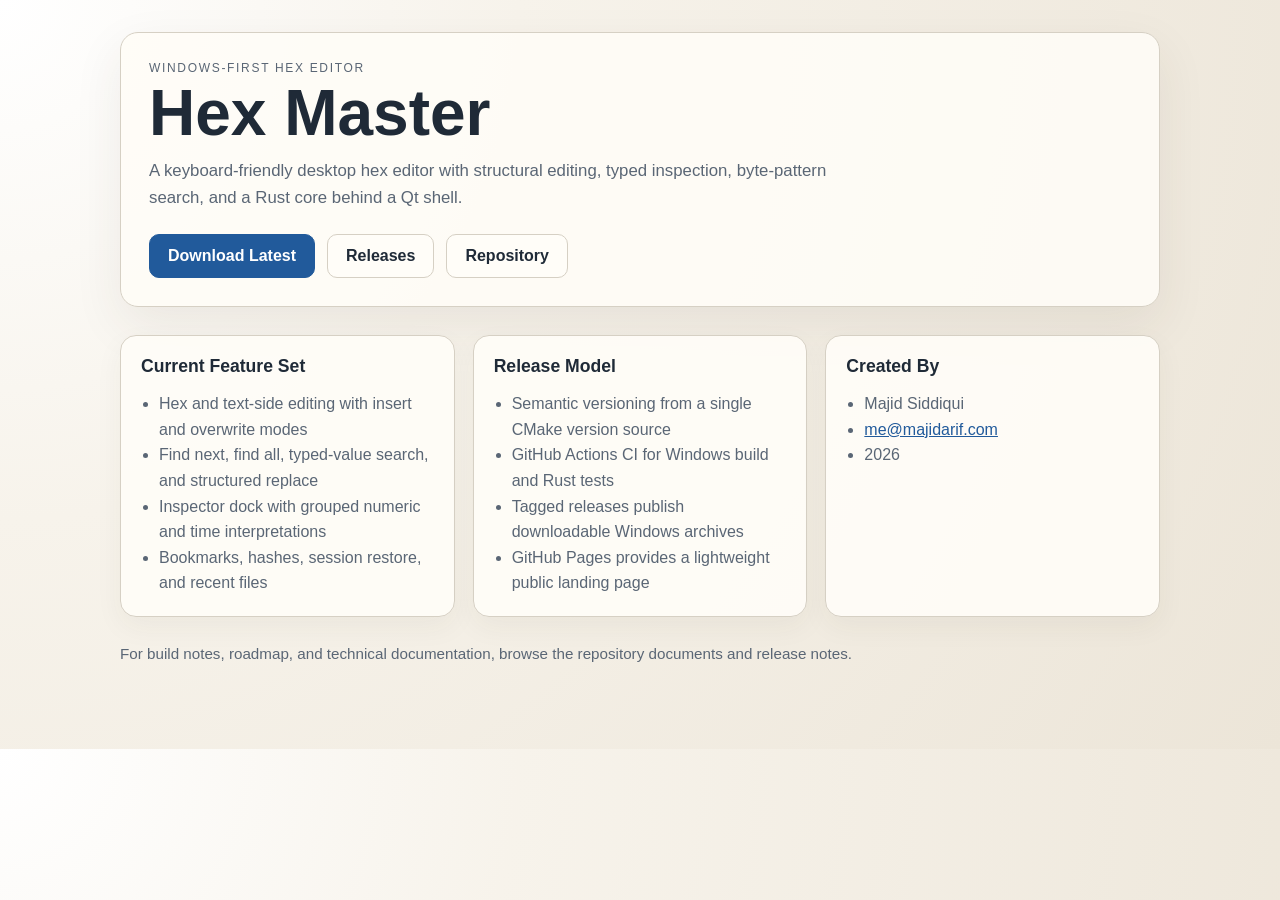
==== docs/index.html @ 6a85e6d6 "set up release engineering and public repo metadata" ====
<!doctype html>
<html lang="en">
<head>
    <meta charset="utf-8">
    <meta name="viewport" content="width=device-width, initial-scale=1">
    <title>Hex Master</title>
    <meta name="description" content="Hex Master is a Windows-first hex editor built with a Rust core and a Qt desktop shell.">
    <link rel="stylesheet" href="site.css">
</head>
<body>
    <main class="shell">
        <section class="hero">
            <p class="eyebrow">Windows-First Hex Editor</p>
            <h1>Hex Master</h1>
            <p class="subhead">
                A keyboard-friendly desktop hex editor with structural editing, typed inspection,
                byte-pattern search, and a Rust core behind a Qt shell.
            </p>
            <div class="actions">
                <a class="button primary" id="download-link" href="#">Download Latest</a>
                <a class="button" id="release-link" href="#">Releases</a>
                <a class="button" id="repo-link" href="#">Repository</a>
            </div>
        </section>

        <section class="grid">
            <article class="card">
                <h2>Current Feature Set</h2>
                <ul>
                    <li>Hex and text-side editing with insert and overwrite modes</li>
                    <li>Find next, find all, typed-value search, and structured replace</li>
                    <li>Inspector dock with grouped numeric and time interpretations</li>
                    <li>Bookmarks, hashes, session restore, and recent files</li>
                </ul>
            </article>
            <article class="card">
                <h2>Release Model</h2>
                <ul>
                    <li>Semantic versioning from a single CMake version source</li>
                    <li>GitHub Actions CI for Windows build and Rust tests</li>
                    <li>Tagged releases publish downloadable Windows archives</li>
                    <li>GitHub Pages provides a lightweight public landing page</li>
                </ul>
            </article>
            <article class="card">
                <h2>Created By</h2>
                <ul>
                    <li>Majid Siddiqui</li>
                    <li><a href="mailto:me@majidarif.com">me@majidarif.com</a></li>
                    <li>2026</li>
                </ul>
            </article>
        </section>

        <p class="footer">
            For build notes, roadmap, and technical documentation, browse the repository documents and release notes.
        </p>
    </main>

    <script>
        (function () {
            const host = window.location.hostname;
            const parts = window.location.pathname.split("/").filter(Boolean);
            let owner = "";
            let repo = "";

            if (host.endsWith(".github.io")) {
                owner = host.split(".")[0];
                repo = parts.length > 0 ? parts[0] : owner + ".github.io";
            }

            if (!owner || !repo) {
                document.getElementById("download-link").href = "#";
                document.getElementById("release-link").href = "#";
                document.getElementById("repo-link").href = "#";
                return;
            }

            const base = `https://github.com/${owner}/${repo}`;
            document.getElementById("download-link").href = `${base}/releases/latest`;
            document.getElementById("release-link").href = `${base}/releases`;
            document.getElementById("repo-link").href = base;
        }());
    </script>
</body>
</html>
---- docs/site.css ----
:root {
    --bg: #f4f1ea;
    --panel: #fffdf8;
    --ink: #1f2a37;
    --muted: #5a6675;
    --line: #d6d0c4;
    --accent: #215a9b;
    --accent-soft: #dce7f6;
}

* {
    box-sizing: border-box;
}

body {
    margin: 0;
    font-family: "Segoe UI", "Helvetica Neue", sans-serif;
    background:
        radial-gradient(circle at top left, #ffffff 0, #f7f3eb 35%, #ece5d8 100%);
    color: var(--ink);
}

a {
    color: var(--accent);
}

.shell {
    max-width: 1080px;
    margin: 0 auto;
    padding: 32px 20px 72px;
}

.hero {
    display: block;
    background: rgba(255, 253, 248, 0.88);
    border: 1px solid var(--line);
    border-radius: 18px;
    padding: 28px;
    box-shadow: 0 18px 50px rgba(60, 53, 37, 0.08);
}

.eyebrow {
    margin: 0 0 8px;
    text-transform: uppercase;
    letter-spacing: 0.14em;
    font-size: 12px;
    color: var(--muted);
}

h1 {
    margin: 0;
    font-size: clamp(2.4rem, 5vw, 4.5rem);
    line-height: 0.95;
}

.subhead {
    margin: 14px 0 0;
    max-width: 720px;
    color: var(--muted);
    font-size: 1.05rem;
    line-height: 1.6;
}

.actions {
    display: flex;
    gap: 12px;
    flex-wrap: wrap;
    margin-top: 22px;
}

.button {
    display: inline-block;
    padding: 12px 18px;
    border-radius: 10px;
    border: 1px solid var(--line);
    background: var(--panel);
    color: var(--ink);
    text-decoration: none;
    font-weight: 600;
}

.button.primary {
    background: var(--accent);
    border-color: var(--accent);
    color: #fff;
}

.grid {
    display: grid;
    grid-template-columns: repeat(auto-fit, minmax(250px, 1fr));
    gap: 18px;
    margin-top: 28px;
}

.card {
    background: rgba(255, 253, 248, 0.92);
    border: 1px solid var(--line);
    border-radius: 16px;
    padding: 20px;
    box-shadow: 0 10px 28px rgba(60, 53, 37, 0.05);
}

.card h2 {
    margin-top: 0;
    font-size: 1.1rem;
}

.card ul {
    margin: 0;
    padding-left: 18px;
    color: var(--muted);
    line-height: 1.6;
}

.footer {
    margin-top: 28px;
    color: var(--muted);
    font-size: 0.95rem;
}

@media (max-width: 720px) {
    .hero {
        text-align: center;
    }

    .actions {
        justify-content: center;
    }
}
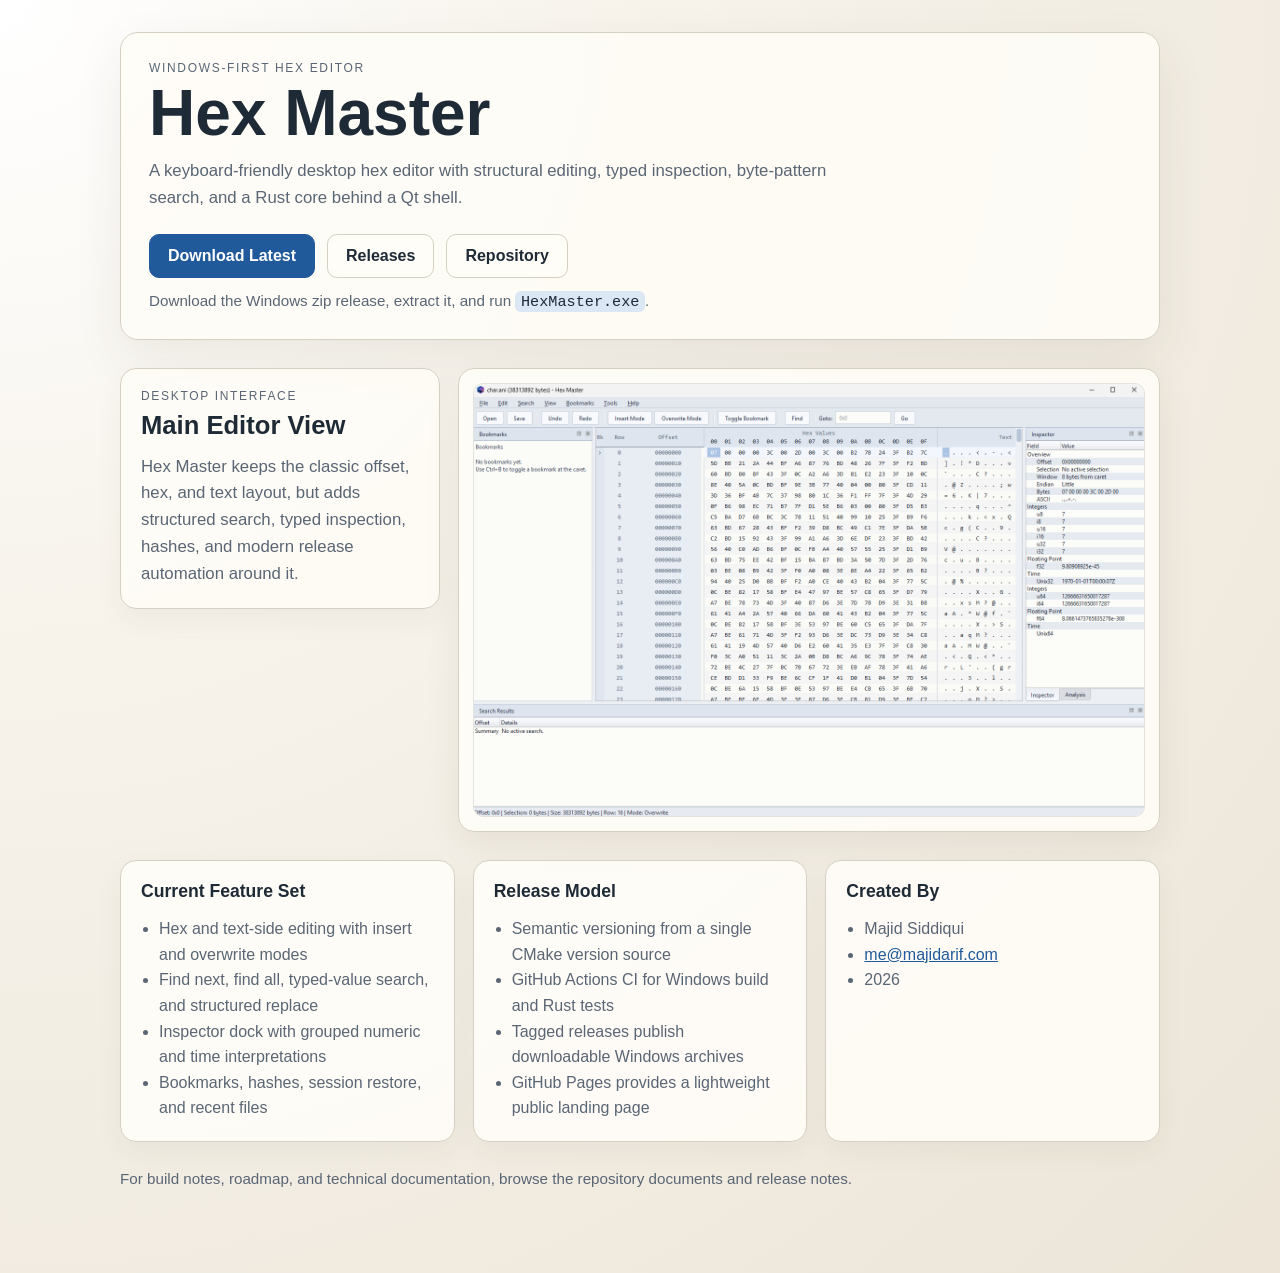
==== commit e8b356a9: "prepare site and docs for v1.0.0 release" ====
--- a/docs/index.html
+++ b/docs/index.html
@@ -21,6 +21,23 @@
                 <a class="button" id="release-link" href="#">Releases</a>
                 <a class="button" id="repo-link" href="#">Repository</a>
             </div>
+            <p class="download-note">
+                Download the Windows zip release, extract it, and run <code>HexMaster.exe</code>.
+            </p>
+        </section>
+
+        <section class="showcase">
+            <div class="showcase-copy">
+                <p class="eyebrow">Desktop Interface</p>
+                <h2>Main Editor View</h2>
+                <p class="subhead">
+                    Hex Master keeps the classic offset, hex, and text layout, but adds structured search,
+                    typed inspection, hashes, and modern release automation around it.
+                </p>
+            </div>
+            <figure class="shot-card">
+                <img src="assets/screenshots/hexmaster-main-window.png" alt="Hex Master main editor window screenshot">
+            </figure>
         </section>
 
         <section class="grid">
--- a/docs/site.css
+++ b/docs/site.css
@@ -68,6 +68,19 @@
     margin-top: 22px;
 }
 
+.download-note {
+    margin: 14px 0 0;
+    color: var(--muted);
+    font-size: 0.95rem;
+}
+
+.download-note code {
+    padding: 0.1rem 0.35rem;
+    border-radius: 6px;
+    background: var(--accent-soft);
+    color: var(--ink);
+}
+
 .button {
     display: inline-block;
     padding: 12px 18px;
@@ -90,6 +103,44 @@
     grid-template-columns: repeat(auto-fit, minmax(250px, 1fr));
     gap: 18px;
     margin-top: 28px;
+}
+
+.showcase {
+    display: grid;
+    grid-template-columns: minmax(0, 320px) minmax(0, 1fr);
+    gap: 18px;
+    align-items: start;
+    margin-top: 28px;
+}
+
+.showcase-copy {
+    background: rgba(255, 253, 248, 0.88);
+    border: 1px solid var(--line);
+    border-radius: 16px;
+    padding: 20px;
+    box-shadow: 0 10px 28px rgba(60, 53, 37, 0.05);
+}
+
+.showcase-copy h2 {
+    margin: 0;
+    font-size: 1.6rem;
+}
+
+.shot-card {
+    margin: 0;
+    background: rgba(255, 253, 248, 0.92);
+    border: 1px solid var(--line);
+    border-radius: 16px;
+    padding: 14px;
+    box-shadow: 0 12px 34px rgba(60, 53, 37, 0.08);
+}
+
+.shot-card img {
+    display: block;
+    width: 100%;
+    height: auto;
+    border-radius: 10px;
+    border: 1px solid rgba(31, 42, 55, 0.12);
 }
 
 .card {
@@ -126,4 +177,8 @@
     .actions {
         justify-content: center;
     }
+
+    .showcase {
+        grid-template-columns: 1fr;
+    }
 }
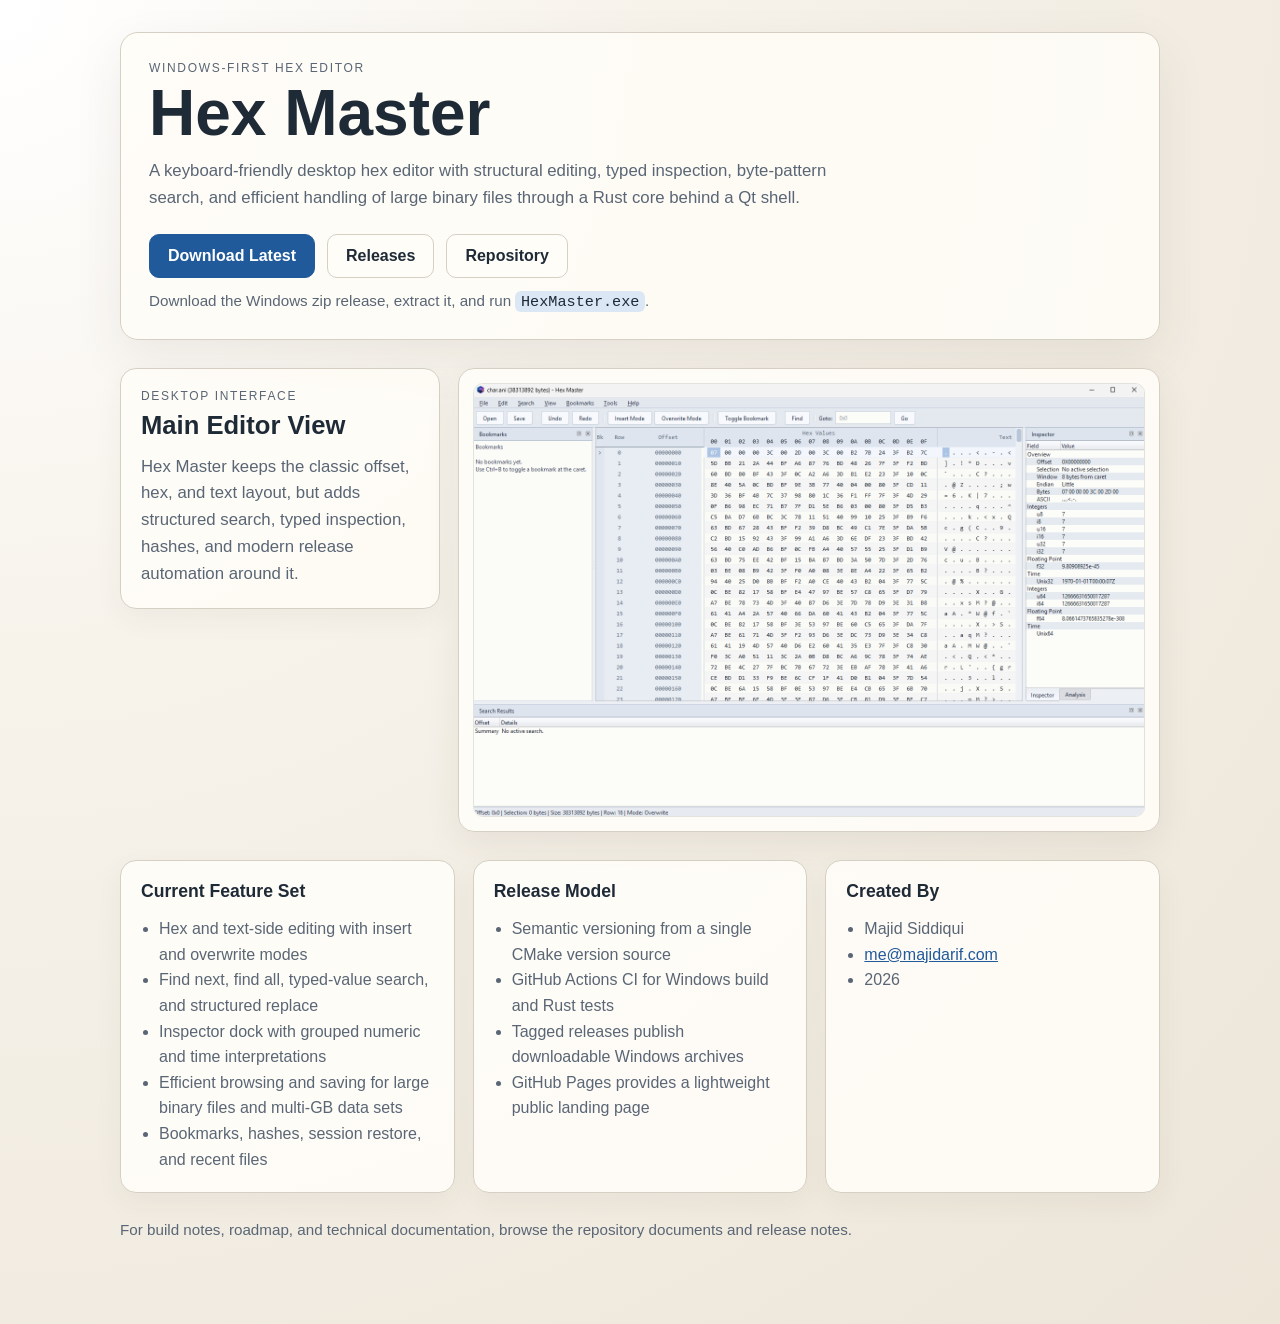
==== commit 5c4f8748: "improve search replace progress and result history" ====
--- a/docs/index.html
+++ b/docs/index.html
@@ -4,7 +4,7 @@
     <meta charset="utf-8">
     <meta name="viewport" content="width=device-width, initial-scale=1">
     <title>Hex Master</title>
-    <meta name="description" content="Hex Master is a Windows-first hex editor built with a Rust core and a Qt desktop shell.">
+    <meta name="description" content="Hex Master is a Windows-first hex editor and binary file editor built for inspecting and editing large binary files, including multi-GB data sets.">
     <link rel="stylesheet" href="site.css">
 </head>
 <body>
@@ -14,7 +14,7 @@
             <h1>Hex Master</h1>
             <p class="subhead">
                 A keyboard-friendly desktop hex editor with structural editing, typed inspection,
-                byte-pattern search, and a Rust core behind a Qt shell.
+                byte-pattern search, and efficient handling of large binary files through a Rust core behind a Qt shell.
             </p>
             <div class="actions">
                 <a class="button primary" id="download-link" href="#">Download Latest</a>
@@ -47,6 +47,7 @@
                     <li>Hex and text-side editing with insert and overwrite modes</li>
                     <li>Find next, find all, typed-value search, and structured replace</li>
                     <li>Inspector dock with grouped numeric and time interpretations</li>
+                    <li>Efficient browsing and saving for large binary files and multi-GB data sets</li>
                     <li>Bookmarks, hashes, session restore, and recent files</li>
                 </ul>
             </article>
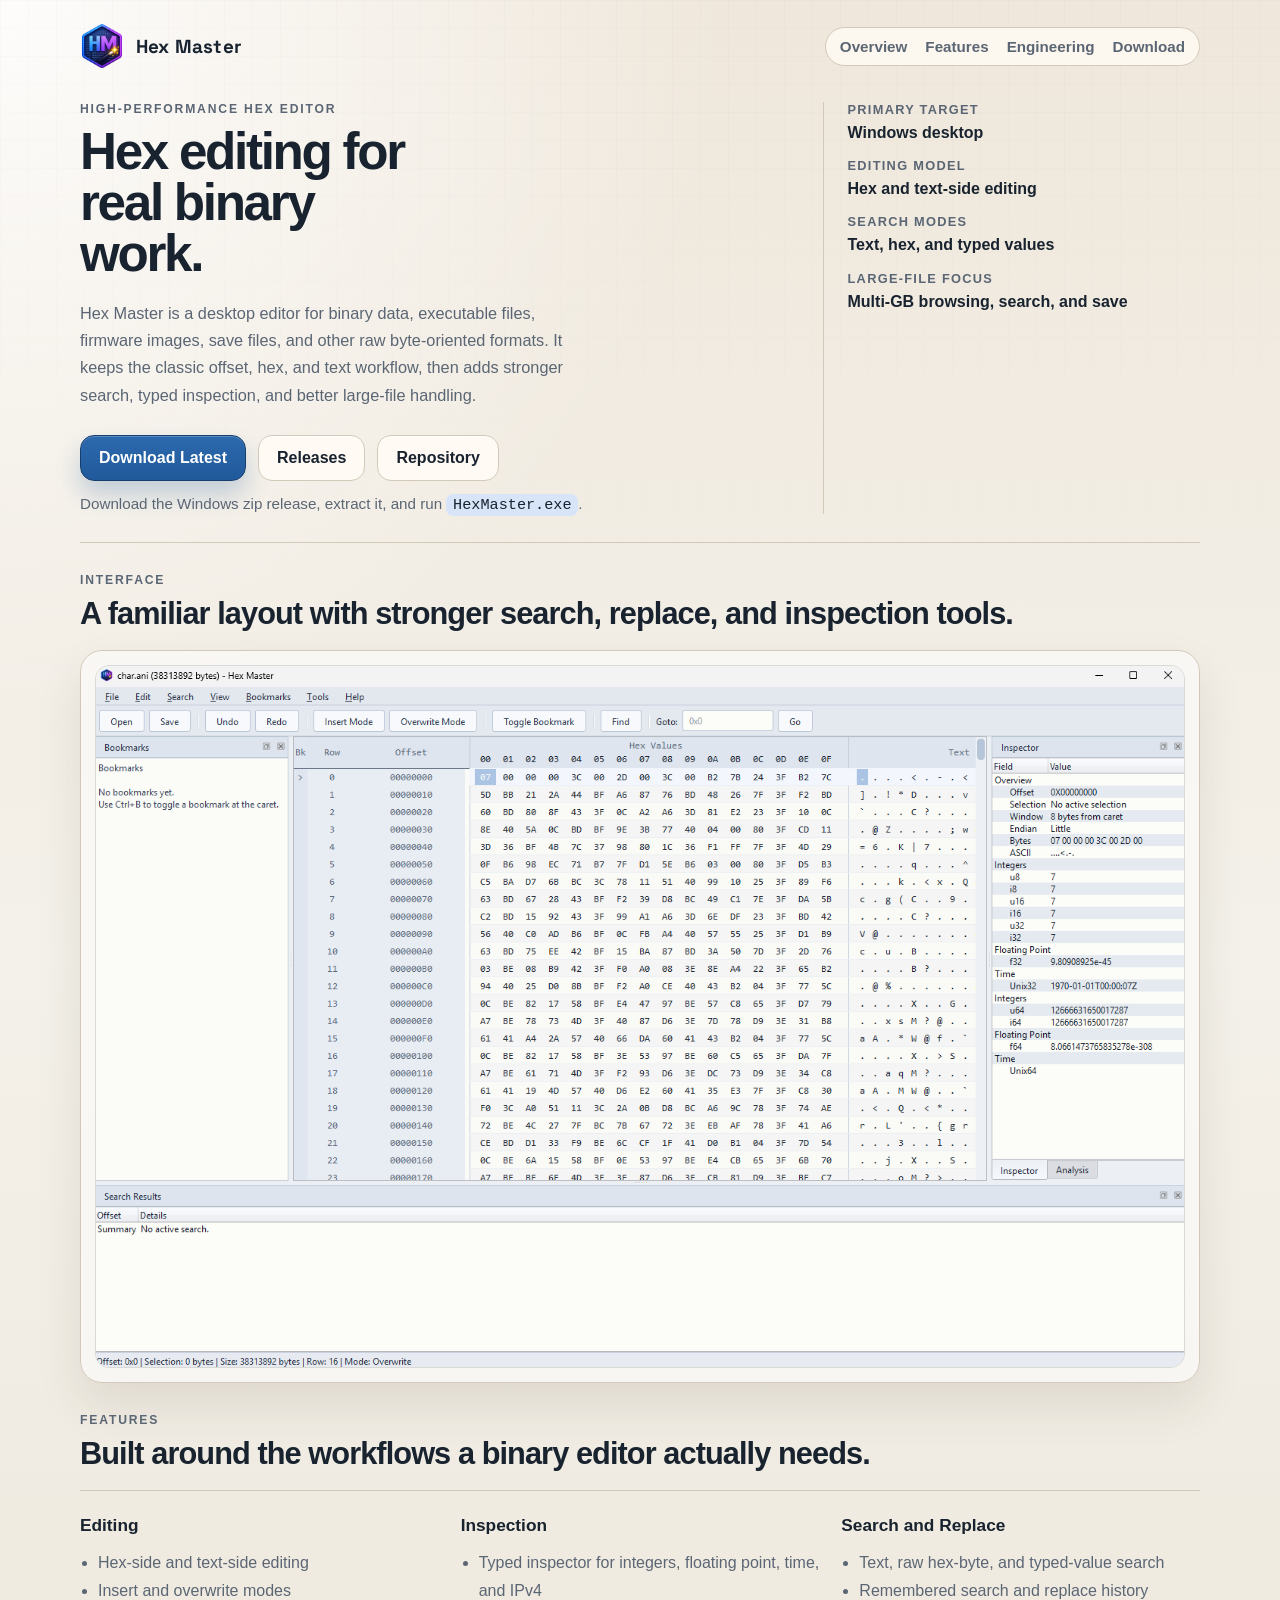
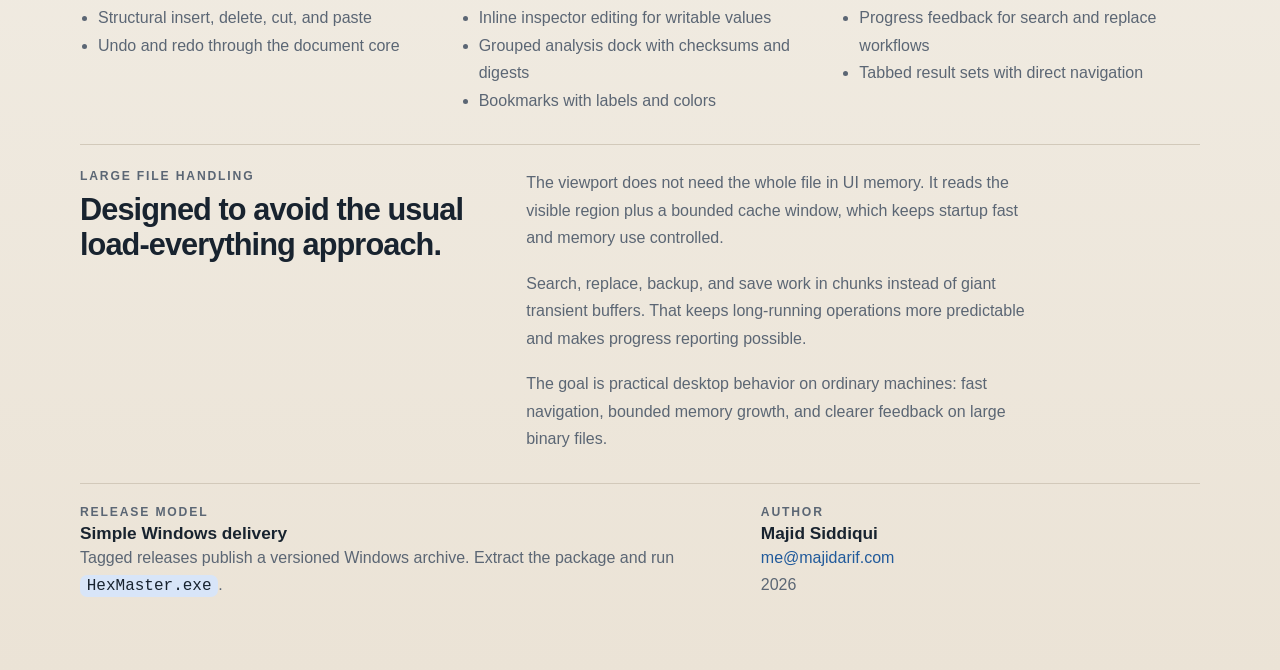
==== commit 7e4bc1cb: "refresh GitHub Pages site" ====
--- a/docs/index.html
+++ b/docs/index.html
@@ -4,76 +4,150 @@
     <meta charset="utf-8">
     <meta name="viewport" content="width=device-width, initial-scale=1">
     <title>Hex Master</title>
-    <meta name="description" content="Hex Master is a Windows-first hex editor and binary file editor built for inspecting and editing large binary files, including multi-GB data sets.">
+    <meta name="description" content="Hex Master is a Windows-first hex editor for inspecting, searching, and editing binary files, including large multi-GB data sets.">
     <link rel="stylesheet" href="site.css">
 </head>
 <body>
-    <main class="shell">
-        <section class="hero">
-            <p class="eyebrow">Windows-First Hex Editor</p>
-            <h1>Hex Master</h1>
-            <p class="subhead">
-                A keyboard-friendly desktop hex editor with structural editing, typed inspection,
-                byte-pattern search, and efficient handling of large binary files through a Rust core behind a Qt shell.
-            </p>
-            <div class="actions">
-                <a class="button primary" id="download-link" href="#">Download Latest</a>
-                <a class="button" id="release-link" href="#">Releases</a>
-                <a class="button" id="repo-link" href="#">Repository</a>
-            </div>
-            <p class="download-note">
-                Download the Windows zip release, extract it, and run <code>HexMaster.exe</code>.
-            </p>
-        </section>
+    <div class="page">
+        <header class="topbar">
+            <a class="brand" href="#">
+                <img src="assets/brand/appicon.png" alt="Hex Master logo">
+                <span>Hex Master</span>
+            </a>
+            <nav class="nav" aria-label="Primary">
+                <a href="#overview">Overview</a>
+                <a href="#features">Features</a>
+                <a href="#engineering">Engineering</a>
+                <a href="#download">Download</a>
+            </nav>
+        </header>
 
-        <section class="showcase">
-            <div class="showcase-copy">
-                <p class="eyebrow">Desktop Interface</p>
-                <h2>Main Editor View</h2>
-                <p class="subhead">
-                    Hex Master keeps the classic offset, hex, and text layout, but adds structured search,
-                    typed inspection, hashes, and modern release automation around it.
-                </p>
-            </div>
-            <figure class="shot-card">
-                <img src="assets/screenshots/hexmaster-main-window.png" alt="Hex Master main editor window screenshot">
-            </figure>
-        </section>
+        <main>
+            <section class="hero" id="overview">
+                <div class="hero-copy">
+                    <p class="eyebrow">High-Performance Hex Editor</p>
+                    <h1>Hex editing for real binary work.</h1>
+                    <p class="lead">
+                        Hex Master is a desktop editor for binary data, executable files, firmware images,
+                        save files, and other raw byte-oriented formats. It keeps the classic offset, hex,
+                        and text workflow, then adds stronger search, typed inspection, and better large-file handling.
+                    </p>
+                    <div class="actions" id="download">
+                        <a class="button primary" id="download-link" href="#">Download Latest</a>
+                        <a class="button" id="release-link" href="#">Releases</a>
+                        <a class="button" id="repo-link" href="#">Repository</a>
+                    </div>
+                    <p class="note">
+                        Download the Windows zip release, extract it, and run <code>HexMaster.exe</code>.
+                    </p>
+                </div>
 
-        <section class="grid">
-            <article class="card">
-                <h2>Current Feature Set</h2>
-                <ul>
-                    <li>Hex and text-side editing with insert and overwrite modes</li>
-                    <li>Find next, find all, typed-value search, and structured replace</li>
-                    <li>Inspector dock with grouped numeric and time interpretations</li>
-                    <li>Efficient browsing and saving for large binary files and multi-GB data sets</li>
-                    <li>Bookmarks, hashes, session restore, and recent files</li>
-                </ul>
-            </article>
-            <article class="card">
-                <h2>Release Model</h2>
-                <ul>
-                    <li>Semantic versioning from a single CMake version source</li>
-                    <li>GitHub Actions CI for Windows build and Rust tests</li>
-                    <li>Tagged releases publish downloadable Windows archives</li>
-                    <li>GitHub Pages provides a lightweight public landing page</li>
-                </ul>
-            </article>
-            <article class="card">
-                <h2>Created By</h2>
-                <ul>
-                    <li>Majid Siddiqui</li>
-                    <li><a href="mailto:me@majidarif.com">me@majidarif.com</a></li>
-                    <li>2026</li>
-                </ul>
-            </article>
-        </section>
+                <div class="hero-meta">
+                    <div class="meta-row">
+                        <span>Primary target</span>
+                        <strong>Windows desktop</strong>
+                    </div>
+                    <div class="meta-row">
+                        <span>Editing model</span>
+                        <strong>Hex and text-side editing</strong>
+                    </div>
+                    <div class="meta-row">
+                        <span>Search modes</span>
+                        <strong>Text, hex, and typed values</strong>
+                    </div>
+                    <div class="meta-row">
+                        <span>Large-file focus</span>
+                        <strong>Multi-GB browsing, search, and save</strong>
+                    </div>
+                </div>
+            </section>
 
-        <p class="footer">
-            For build notes, roadmap, and technical documentation, browse the repository documents and release notes.
-        </p>
-    </main>
+            <section class="shot-section">
+                <div class="section-intro">
+                    <p class="eyebrow">Interface</p>
+                    <h2>A familiar layout with stronger search, replace, and inspection tools.</h2>
+                </div>
+                <figure class="shot-frame">
+                    <img src="assets/screenshots/hexmaster-main-window.png" alt="Hex Master main editor window screenshot">
+                </figure>
+            </section>
+
+            <section class="feature-section" id="features">
+                <div class="section-intro">
+                    <p class="eyebrow">Features</p>
+                    <h2>Built around the workflows a binary editor actually needs.</h2>
+                </div>
+
+                <div class="feature-grid">
+                    <section>
+                        <h3>Editing</h3>
+                        <ul>
+                            <li>Hex-side and text-side editing</li>
+                            <li>Insert and overwrite modes</li>
+                            <li>Structural insert, delete, cut, and paste</li>
+                            <li>Undo and redo through the document core</li>
+                        </ul>
+                    </section>
+                    <section>
+                        <h3>Inspection</h3>
+                        <ul>
+                            <li>Typed inspector for integers, floating point, time, and IPv4</li>
+                            <li>Inline inspector editing for writable values</li>
+                            <li>Grouped analysis dock with checksums and digests</li>
+                            <li>Bookmarks with labels and colors</li>
+                        </ul>
+                    </section>
+                    <section>
+                        <h3>Search and Replace</h3>
+                        <ul>
+                            <li>Text, raw hex-byte, and typed-value search</li>
+                            <li>Remembered search and replace history</li>
+                            <li>Progress feedback for search and replace workflows</li>
+                            <li>Tabbed result sets with direct navigation</li>
+                        </ul>
+                    </section>
+                </div>
+            </section>
+
+            <section class="engineering-section" id="engineering">
+                <div class="engineering-heading">
+                    <p class="eyebrow">Large File Handling</p>
+                    <h2>Designed to avoid the usual load-everything approach.</h2>
+                </div>
+                <div class="engineering-copy">
+                    <p>
+                        The viewport does not need the whole file in UI memory.
+                        It reads the visible region plus a bounded cache window, which keeps startup fast
+                        and memory use controlled.
+                    </p>
+                    <p>
+                        Search, replace, backup, and save work in chunks instead of giant transient buffers.
+                        That keeps long-running operations more predictable and makes progress reporting possible.
+                    </p>
+                    <p>
+                        The goal is practical desktop behavior on ordinary machines:
+                        fast navigation, bounded memory growth, and clearer feedback on large binary files.
+                    </p>
+                </div>
+            </section>
+
+            <section class="footer-band">
+                <div>
+                    <p class="eyebrow">Release Model</p>
+                    <h3>Simple Windows delivery</h3>
+                    <p>
+                        Tagged releases publish a versioned Windows archive.
+                        Extract the package and run <code>HexMaster.exe</code>.
+                    </p>
+                </div>
+                <div>
+                    <p class="eyebrow">Author</p>
+                    <h3>Majid Siddiqui</h3>
+                    <p><a href="mailto:me@majidarif.com">me@majidarif.com</a><br>2026</p>
+                </div>
+            </section>
+        </main>
+    </div>
 
     <script>
         (function () {
--- a/docs/site.css
+++ b/docs/site.css
@@ -1,184 +1,358 @@
+@import url("https://fonts.googleapis.com/css2?family=Space+Grotesk:wght@500;700&display=swap");
+
 :root {
     --bg: #f4f1ea;
-    --panel: #fffdf8;
-    --ink: #1f2a37;
-    --muted: #5a6675;
-    --line: #d6d0c4;
+    --surface: #fffaf3;
+    --surface-soft: rgba(255, 250, 243, 0.82);
+    --ink: #18232f;
+    --muted: #5b6674;
+    --line: #d2c9ba;
     --accent: #215a9b;
-    --accent-soft: #dce7f6;
+    --accent-dark: #173f6d;
+    --accent-soft: #d8e5f8;
+    --shadow: rgba(60, 49, 30, 0.1);
 }
 
 * {
     box-sizing: border-box;
 }
 
+html {
+    scroll-behavior: smooth;
+}
+
 body {
     margin: 0;
-    font-family: "Segoe UI", "Helvetica Neue", sans-serif;
+    color: var(--ink);
+    font-family: "Aptos", "Segoe UI Variable", "Segoe UI", sans-serif;
     background:
-        radial-gradient(circle at top left, #ffffff 0, #f7f3eb 35%, #ece5d8 100%);
-    color: var(--ink);
+        radial-gradient(circle at top left, rgba(255, 255, 255, 0.9), rgba(255, 255, 255, 0) 28%),
+        linear-gradient(180deg, #efe7db 0%, #f4f1ea 42%, #ebe3d6 100%);
+}
+
+body::before {
+    content: "";
+    position: fixed;
+    inset: 0;
+    background-image:
+        linear-gradient(rgba(24, 35, 47, 0.03) 1px, transparent 1px),
+        linear-gradient(90deg, rgba(24, 35, 47, 0.03) 1px, transparent 1px);
+    background-size: 28px 28px;
+    mask-image: linear-gradient(180deg, rgba(0, 0, 0, 0.45), transparent 72%);
+    pointer-events: none;
 }
 
 a {
     color: var(--accent);
-}
-
-.shell {
-    max-width: 1080px;
+    text-decoration: none;
+}
+
+a:hover {
+    text-decoration: underline;
+}
+
+.page {
+    width: min(1120px, calc(100% - 40px));
     margin: 0 auto;
-    padding: 32px 20px 72px;
+    padding: 24px 0 72px;
+    position: relative;
+}
+
+.topbar {
+    display: flex;
+    align-items: center;
+    justify-content: space-between;
+    gap: 18px;
+    margin-bottom: 34px;
+}
+
+.brand {
+    display: inline-flex;
+    align-items: center;
+    gap: 12px;
+    color: var(--ink);
+    font-family: "Space Grotesk", "Segoe UI Variable", "Segoe UI", sans-serif;
+    font-weight: 700;
+    font-size: 1.18rem;
+    letter-spacing: 0.01em;
+}
+
+.brand:hover {
+    text-decoration: none;
+}
+
+.brand img {
+    width: 44px;
+    height: 44px;
+    border-radius: 12px;
+    object-fit: cover;
+}
+
+.nav {
+    display: inline-flex;
+    align-items: center;
+    gap: 18px;
+    padding: 10px 14px;
+    border: 1px solid var(--line);
+    border-radius: 999px;
+    background: var(--surface-soft);
+    backdrop-filter: blur(10px);
+}
+
+.nav a {
+    color: var(--muted);
+    font-size: 0.95rem;
+    font-weight: 600;
+}
+
+.nav a:hover {
+    color: var(--ink);
+    text-decoration: none;
 }
 
 .hero {
-    display: block;
-    background: rgba(255, 253, 248, 0.88);
-    border: 1px solid var(--line);
-    border-radius: 18px;
-    padding: 28px;
-    box-shadow: 0 18px 50px rgba(60, 53, 37, 0.08);
+    display: grid;
+    grid-template-columns: minmax(0, 1.6fr) minmax(280px, 0.85fr);
+    gap: 32px;
+    padding: 0 0 28px;
+    border-bottom: 1px solid var(--line);
 }
 
 .eyebrow {
-    margin: 0 0 8px;
+    margin: 0 0 10px;
+    color: var(--muted);
+    font-size: 0.76rem;
+    font-weight: 700;
+    letter-spacing: 0.15em;
     text-transform: uppercase;
-    letter-spacing: 0.14em;
-    font-size: 12px;
-    color: var(--muted);
-}
-
-h1 {
-    margin: 0;
-    font-size: clamp(2.4rem, 5vw, 4.5rem);
-    line-height: 0.95;
-}
-
-.subhead {
-    margin: 14px 0 0;
-    max-width: 720px;
-    color: var(--muted);
-    font-size: 1.05rem;
-    line-height: 1.6;
+}
+
+.hero h1 {
+    margin: 0;
+    max-width: 12ch;
+    font-size: clamp(2.2rem, 4vw, 4rem);
+    line-height: 1;
+    letter-spacing: -0.045em;
+}
+
+.lead {
+    margin: 20px 0 0;
+    max-width: 56ch;
+    color: var(--muted);
+    font-size: 1.02rem;
+    line-height: 1.68;
 }
 
 .actions {
     display: flex;
+    flex-wrap: wrap;
     gap: 12px;
-    flex-wrap: wrap;
-    margin-top: 22px;
-}
-
-.download-note {
+    margin-top: 26px;
+}
+
+.button {
+    display: inline-flex;
+    align-items: center;
+    justify-content: center;
+    min-height: 46px;
+    padding: 0 18px;
+    border-radius: 14px;
+    border: 1px solid var(--line);
+    background: var(--surface);
+    color: var(--ink);
+    font-weight: 700;
+    box-shadow: inset 0 1px 0 rgba(255, 255, 255, 0.92);
+}
+
+.button:hover {
+    text-decoration: none;
+    transform: translateY(-1px);
+}
+
+.button.primary {
+    background: linear-gradient(180deg, #2c69ad 0%, #215a9b 100%);
+    border-color: var(--accent-dark);
+    color: #fff;
+    box-shadow:
+        inset 0 1px 0 rgba(255, 255, 255, 0.22),
+        0 14px 24px rgba(33, 90, 155, 0.24);
+}
+
+.note {
     margin: 14px 0 0;
     color: var(--muted);
     font-size: 0.95rem;
 }
 
-.download-note code {
-    padding: 0.1rem 0.35rem;
-    border-radius: 6px;
+.note code,
+.footer-band code {
+    padding: 0.14rem 0.42rem;
+    border-radius: 7px;
     background: var(--accent-soft);
     color: var(--ink);
-}
-
-.button {
-    display: inline-block;
-    padding: 12px 18px;
-    border-radius: 10px;
+    font-family: "Consolas", "Cascadia Mono", monospace;
+}
+
+.hero-meta {
+    display: grid;
+    gap: 14px;
+    padding-left: 24px;
+    border-left: 1px solid var(--line);
+    align-content: start;
+}
+
+.meta-row {
+    display: grid;
+    gap: 4px;
+}
+
+.meta-row span {
+    color: var(--muted);
+    font-size: 0.8rem;
+    font-weight: 700;
+    letter-spacing: 0.1em;
+    text-transform: uppercase;
+}
+
+.meta-row strong {
+    font-size: 1rem;
+    line-height: 1.45;
+}
+
+.shot-section,
+.feature-section,
+.engineering-section,
+.footer-band {
+    margin-top: 30px;
+}
+
+.section-intro {
+    margin-bottom: 18px;
+}
+
+.section-intro h2,
+.engineering-heading h2 {
+    margin: 0;
+    font-size: clamp(1.5rem, 2.4vw, 2.3rem);
+    line-height: 1.12;
+    letter-spacing: -0.03em;
+}
+
+.shot-frame {
+    margin: 0;
+    padding: 14px;
     border: 1px solid var(--line);
-    background: var(--panel);
-    color: var(--ink);
-    text-decoration: none;
-    font-weight: 600;
-}
-
-.button.primary {
-    background: var(--accent);
-    border-color: var(--accent);
-    color: #fff;
-}
-
-.grid {
-    display: grid;
-    grid-template-columns: repeat(auto-fit, minmax(250px, 1fr));
-    gap: 18px;
-    margin-top: 28px;
-}
-
-.showcase {
-    display: grid;
-    grid-template-columns: minmax(0, 320px) minmax(0, 1fr);
-    gap: 18px;
-    align-items: start;
-    margin-top: 28px;
-}
-
-.showcase-copy {
-    background: rgba(255, 253, 248, 0.88);
-    border: 1px solid var(--line);
-    border-radius: 16px;
-    padding: 20px;
-    box-shadow: 0 10px 28px rgba(60, 53, 37, 0.05);
-}
-
-.showcase-copy h2 {
-    margin: 0;
-    font-size: 1.6rem;
-}
-
-.shot-card {
-    margin: 0;
-    background: rgba(255, 253, 248, 0.92);
-    border: 1px solid var(--line);
-    border-radius: 16px;
-    padding: 14px;
-    box-shadow: 0 12px 34px rgba(60, 53, 37, 0.08);
-}
-
-.shot-card img {
+    border-radius: 22px;
+    background: rgba(255, 255, 255, 0.52);
+    box-shadow: 0 22px 46px var(--shadow);
+}
+
+.shot-frame img {
     display: block;
     width: 100%;
     height: auto;
-    border-radius: 10px;
-    border: 1px solid rgba(31, 42, 55, 0.12);
-}
-
-.card {
-    background: rgba(255, 253, 248, 0.92);
-    border: 1px solid var(--line);
-    border-radius: 16px;
-    padding: 20px;
-    box-shadow: 0 10px 28px rgba(60, 53, 37, 0.05);
-}
-
-.card h2 {
-    margin-top: 0;
-    font-size: 1.1rem;
-}
-
-.card ul {
-    margin: 0;
+    border-radius: 14px;
+    border: 1px solid rgba(24, 35, 47, 0.14);
+}
+
+.feature-grid {
+    display: grid;
+    grid-template-columns: repeat(3, minmax(0, 1fr));
+    gap: 22px;
+    padding-top: 6px;
+    border-top: 1px solid var(--line);
+}
+
+.feature-grid section {
+    padding-top: 18px;
+}
+
+.feature-grid h3,
+.footer-band h3 {
+    margin: 0;
+    font-size: 1.08rem;
+    line-height: 1.2;
+}
+
+.feature-grid ul {
+    margin: 14px 0 0;
     padding-left: 18px;
     color: var(--muted);
-    line-height: 1.6;
-}
-
-.footer {
-    margin-top: 28px;
-    color: var(--muted);
-    font-size: 0.95rem;
+    line-height: 1.72;
+}
+
+.engineering-section {
+    display: grid;
+    grid-template-columns: minmax(260px, 0.9fr) minmax(0, 1.45fr);
+    gap: 28px;
+    padding-top: 6px;
+    border-top: 1px solid var(--line);
+}
+
+.engineering-heading {
+    padding-top: 18px;
+}
+
+.engineering-copy {
+    display: grid;
+    gap: 18px;
+    padding-top: 18px;
+    max-width: 58ch;
+}
+
+.engineering-copy p,
+.footer-band p {
+    margin: 0;
+    color: var(--muted);
+    line-height: 1.72;
+}
+
+.footer-band {
+    display: grid;
+    grid-template-columns: 1.2fr 0.8fr;
+    gap: 22px;
+    padding-top: 18px;
+    border-top: 1px solid var(--line);
+}
+
+@media (max-width: 980px) {
+    .hero,
+    .feature-grid,
+    .engineering-section,
+    .footer-band {
+        grid-template-columns: 1fr;
+    }
+
+    .hero-meta {
+        padding-left: 0;
+        padding-top: 22px;
+        border-left: 0;
+        border-top: 1px solid var(--line);
+    }
+
 }
 
 @media (max-width: 720px) {
-    .hero {
-        text-align: center;
+    .page {
+        width: min(100% - 24px, 1120px);
+        padding-top: 18px;
+    }
+
+    .topbar {
+        flex-direction: column;
+        align-items: stretch;
+    }
+
+    .nav {
+        justify-content: center;
+        flex-wrap: wrap;
     }
 
     .actions {
-        justify-content: center;
-    }
-
-    .showcase {
-        grid-template-columns: 1fr;
-    }
-}
+        flex-direction: column;
+    }
+
+    .button {
+        width: 100%;
+    }
+}
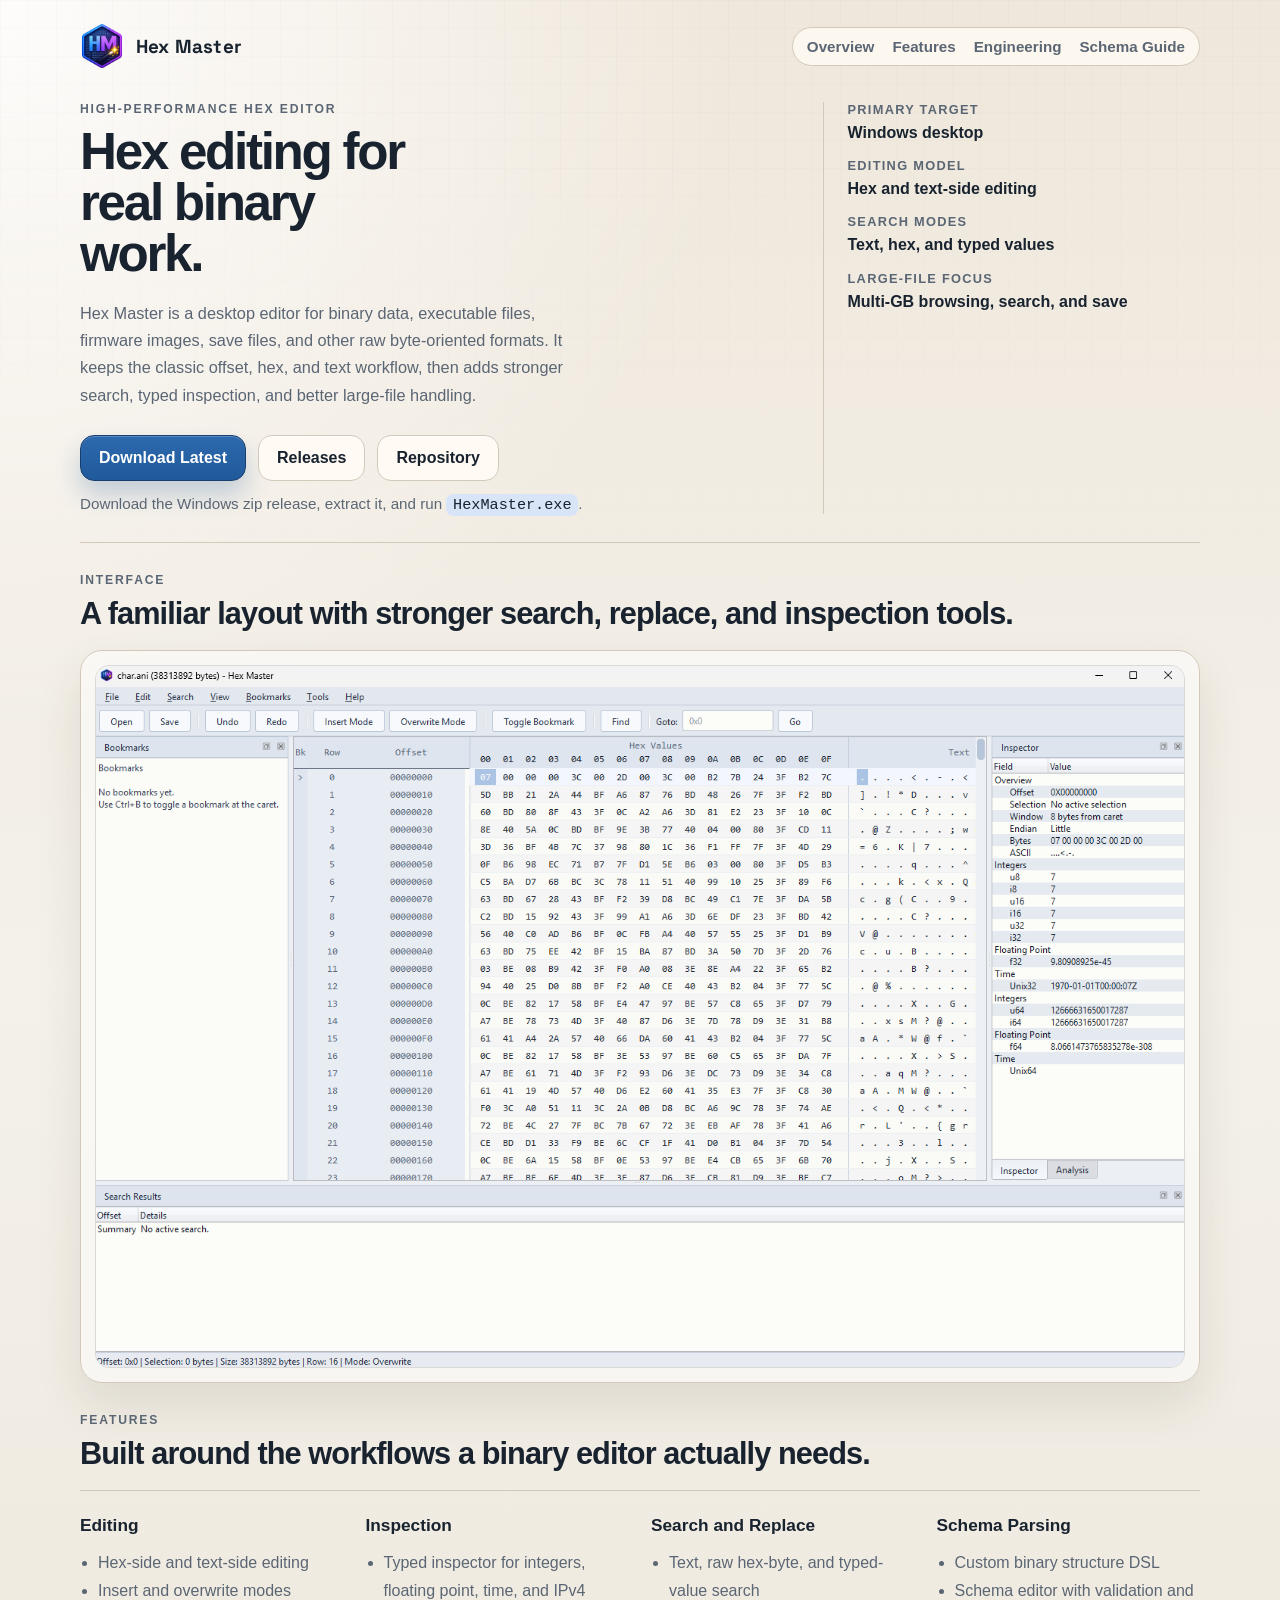
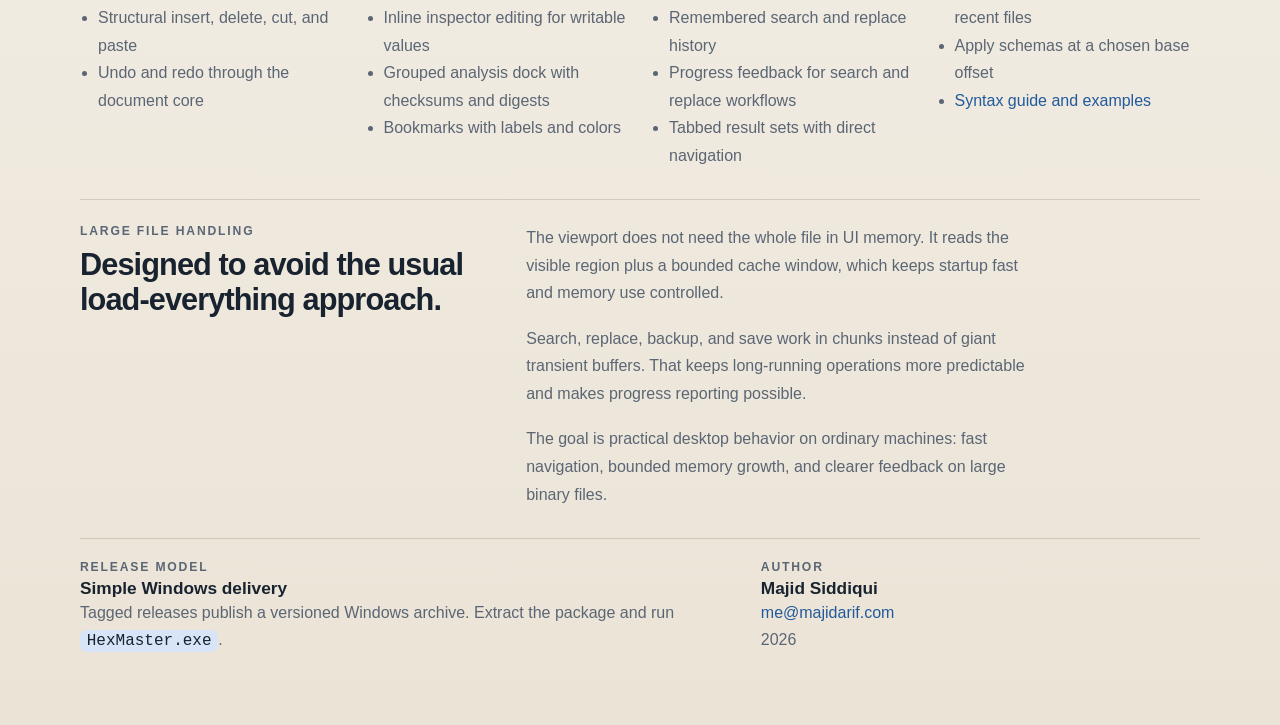
==== commit 916db1d2: "add schema editor and guide" ====
--- a/docs/index.html
+++ b/docs/index.html
@@ -18,7 +18,7 @@
                 <a href="#overview">Overview</a>
                 <a href="#features">Features</a>
                 <a href="#engineering">Engineering</a>
-                <a href="#download">Download</a>
+                <a href="schema-guide.html">Schema Guide</a>
             </nav>
         </header>
 
@@ -106,6 +106,15 @@
                             <li>Tabbed result sets with direct navigation</li>
                         </ul>
                     </section>
+                    <section>
+                        <h3>Schema Parsing</h3>
+                        <ul>
+                            <li>Custom binary structure DSL</li>
+                            <li>Schema editor with validation and recent files</li>
+                            <li>Apply schemas at a chosen base offset</li>
+                            <li><a href="schema-guide.html">Syntax guide and examples</a></li>
+                        </ul>
+                    </section>
                 </div>
             </section>
 
--- a/docs/site.css
+++ b/docs/site.css
@@ -257,7 +257,7 @@
 
 .feature-grid {
     display: grid;
-    grid-template-columns: repeat(3, minmax(0, 1fr));
+    grid-template-columns: repeat(auto-fit, minmax(220px, 1fr));
     gap: 22px;
     padding-top: 6px;
     border-top: 1px solid var(--line);
@@ -305,6 +305,25 @@
     margin: 0;
     color: var(--muted);
     line-height: 1.72;
+}
+
+.schema-code {
+    margin: 0;
+    padding: 18px 20px;
+    overflow-x: auto;
+    border: 1px solid var(--line);
+    border-radius: 18px;
+    background: rgba(255, 255, 255, 0.62);
+    box-shadow: 0 18px 34px var(--shadow);
+}
+
+.schema-code code {
+    display: block;
+    color: var(--ink);
+    font-size: 0.96rem;
+    line-height: 1.6;
+    font-family: "Consolas", "Cascadia Mono", monospace;
+    white-space: pre;
 }
 
 .footer-band {
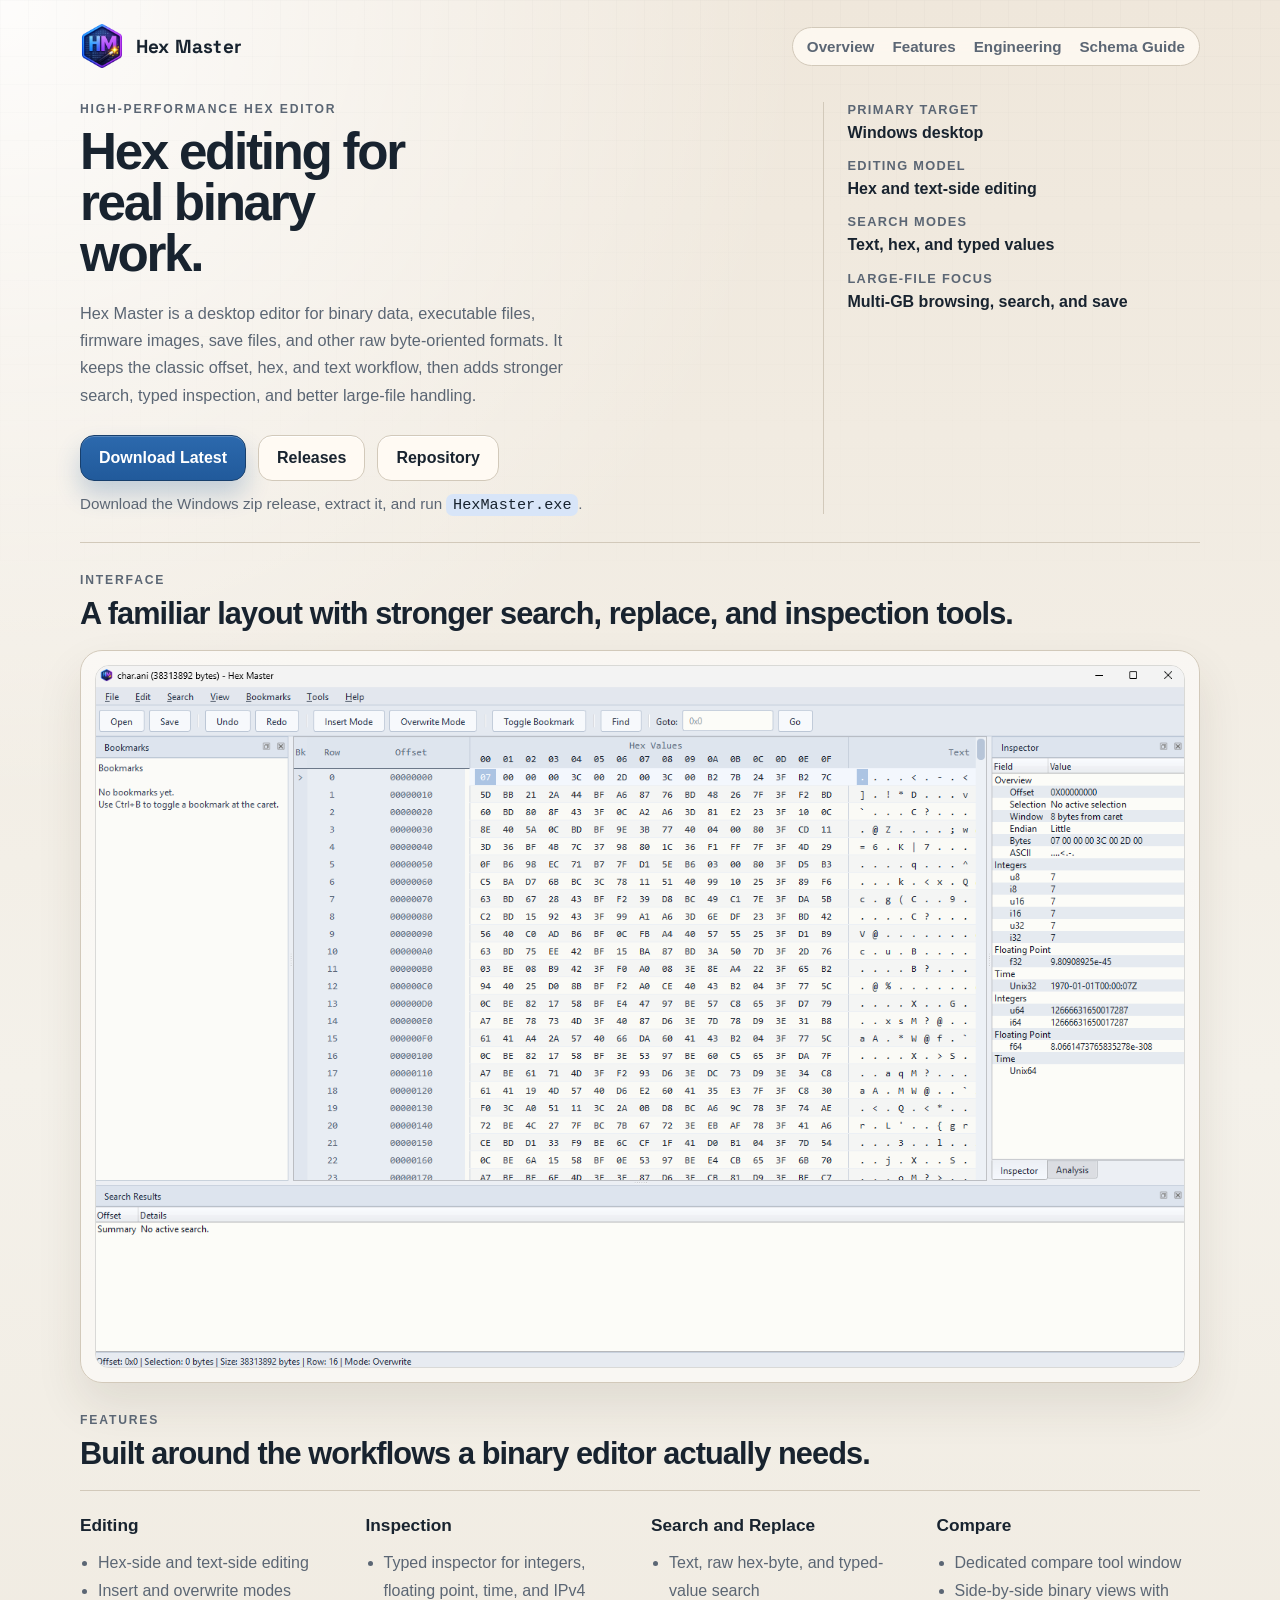
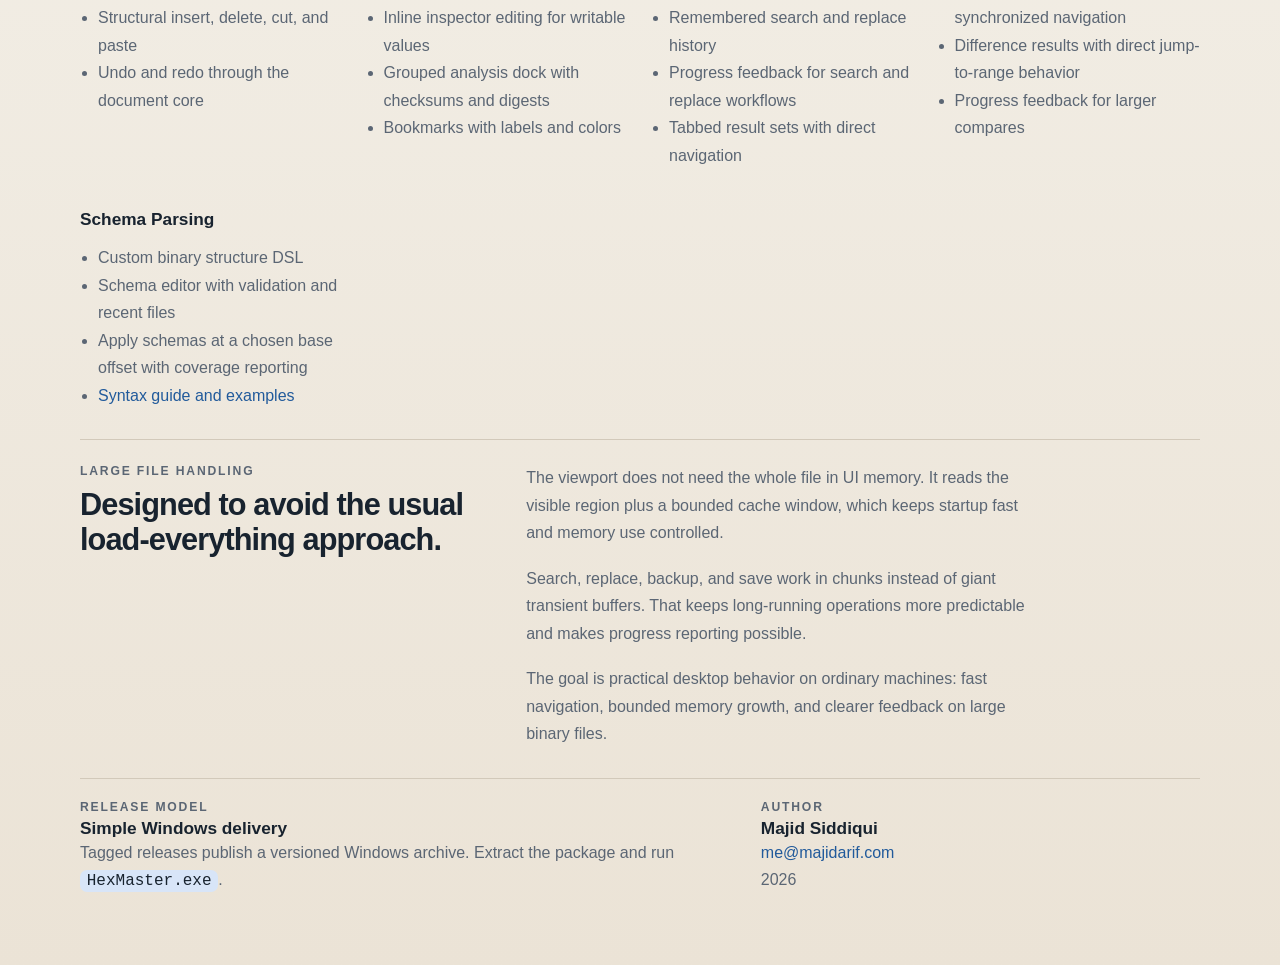
==== commit 897d4cdc: "improve save performance and schema export" ====
--- a/docs/index.html
+++ b/docs/index.html
@@ -107,11 +107,20 @@
                         </ul>
                     </section>
                     <section>
+                        <h3>Compare</h3>
+                        <ul>
+                            <li>Dedicated compare tool window</li>
+                            <li>Side-by-side binary views with synchronized navigation</li>
+                            <li>Difference results with direct jump-to-range behavior</li>
+                            <li>Progress feedback for larger compares</li>
+                        </ul>
+                    </section>
+                    <section>
                         <h3>Schema Parsing</h3>
                         <ul>
                             <li>Custom binary structure DSL</li>
                             <li>Schema editor with validation and recent files</li>
-                            <li>Apply schemas at a chosen base offset</li>
+                            <li>Apply schemas at a chosen base offset with coverage reporting</li>
                             <li><a href="schema-guide.html">Syntax guide and examples</a></li>
                         </ul>
                     </section>
--- a/docs/site.css
+++ b/docs/site.css
@@ -308,13 +308,16 @@
 }
 
 .schema-code {
-    margin: 0;
-    padding: 18px 20px;
+    margin: 22px 0 0;
+    padding: 16px 0;
     overflow-x: auto;
     border: 1px solid var(--line);
     border-radius: 18px;
-    background: rgba(255, 255, 255, 0.62);
-    box-shadow: 0 18px 34px var(--shadow);
+    background: linear-gradient(180deg, rgba(242, 237, 229, 0.96), rgba(255, 252, 247, 0.96));
+    box-shadow:
+        inset 0 1px 0 rgba(255, 255, 255, 0.85),
+        inset 0 10px 24px rgba(24, 35, 47, 0.035),
+        0 18px 34px var(--shadow);
 }
 
 .schema-code code {
@@ -326,6 +329,104 @@
     white-space: pre;
 }
 
+.schema-lines {
+    list-style: none;
+    counter-reset: schema-line;
+    padding-left: 0;
+}
+
+.schema-lines li {
+    display: grid;
+    grid-template-columns: 52px minmax(0, 1fr);
+    align-items: baseline;
+    padding: 0 18px;
+    counter-increment: schema-line;
+}
+
+.schema-lines li::before {
+    content: counter(schema-line);
+    color: rgba(91, 102, 116, 0.82);
+    font: 0.84rem/1.6 "Consolas", "Cascadia Mono", monospace;
+    text-align: right;
+    padding-right: 14px;
+    border-right: 1px solid rgba(210, 201, 186, 0.95);
+    margin-right: 14px;
+}
+
+.schema-lines li code {
+    min-width: 0;
+}
+
+.guide-grid {
+    display: grid;
+    grid-template-columns: repeat(auto-fit, minmax(240px, 1fr));
+    gap: 18px;
+}
+
+.guide-panel {
+    padding: 18px 20px;
+    border: 1px solid var(--line);
+    border-radius: 18px;
+    background: rgba(255, 255, 255, 0.45);
+}
+
+.guide-panel h3 {
+    margin: 0;
+    font-size: 1.04rem;
+}
+
+.guide-panel ul {
+    margin: 14px 0 0;
+    padding-left: 18px;
+    color: var(--muted);
+    line-height: 1.72;
+}
+
+.guide-table {
+    margin-top: 18px;
+    border: 1px solid var(--line);
+    border-radius: 18px;
+    overflow: hidden;
+    background: rgba(255, 255, 255, 0.52);
+}
+
+.guide-row {
+    display: grid;
+    grid-template-columns: minmax(200px, 0.9fr) minmax(0, 1.3fr);
+    gap: 18px;
+    padding: 14px 18px;
+    border-top: 1px solid rgba(210, 201, 186, 0.8);
+}
+
+.guide-row:first-child {
+    border-top: 0;
+}
+
+.guide-head {
+    background: rgba(33, 90, 155, 0.08);
+}
+
+.guide-row code {
+    color: var(--ink);
+    font-family: "Consolas", "Cascadia Mono", monospace;
+}
+
+.guide-row span,
+.guide-note p {
+    color: var(--muted);
+    line-height: 1.72;
+}
+
+.guide-note {
+    margin-top: 16px;
+    padding-left: 16px;
+    border-left: 3px solid var(--line);
+}
+
+.guide-note p {
+    margin: 0;
+}
+
 .footer-band {
     display: grid;
     grid-template-columns: 1.2fr 0.8fr;
@@ -337,8 +438,13 @@
 @media (max-width: 980px) {
     .hero,
     .feature-grid,
+    .guide-grid,
     .engineering-section,
     .footer-band {
+        grid-template-columns: 1fr;
+    }
+
+    .guide-row {
         grid-template-columns: 1fr;
     }
 
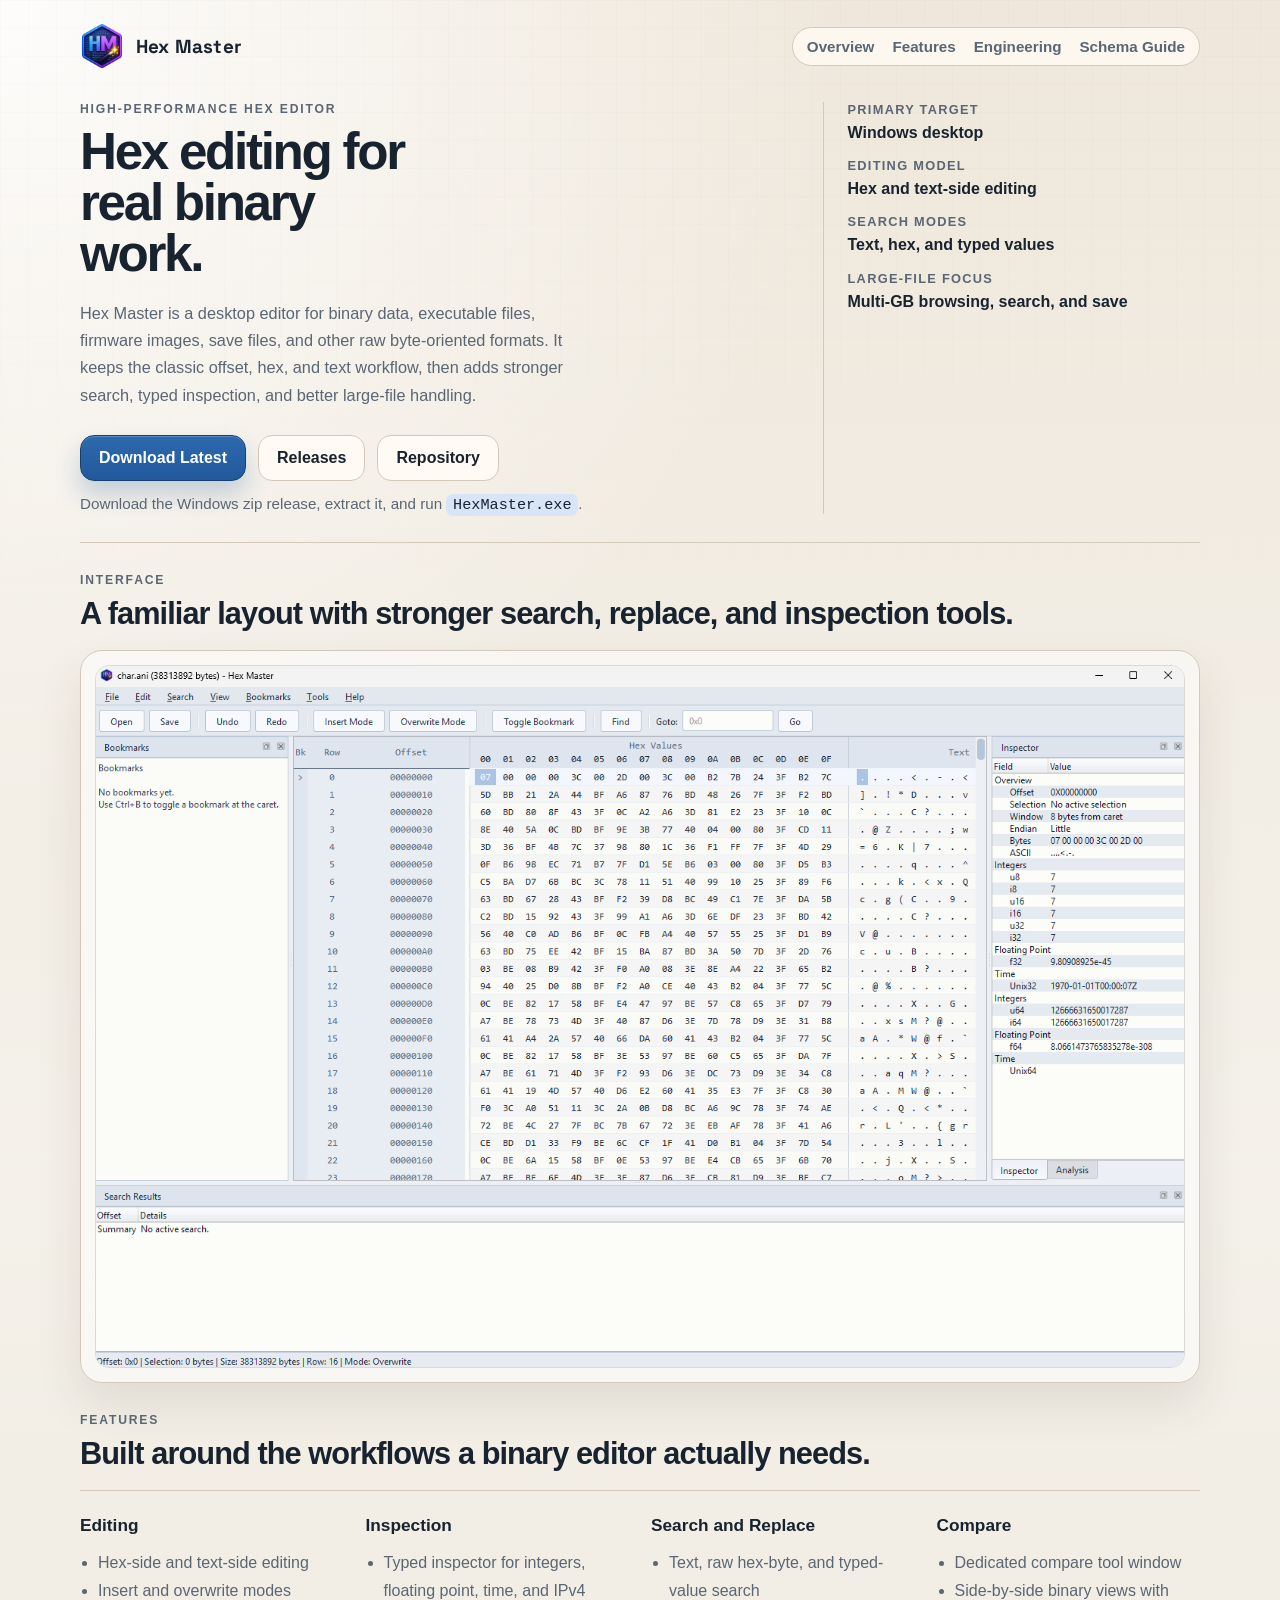
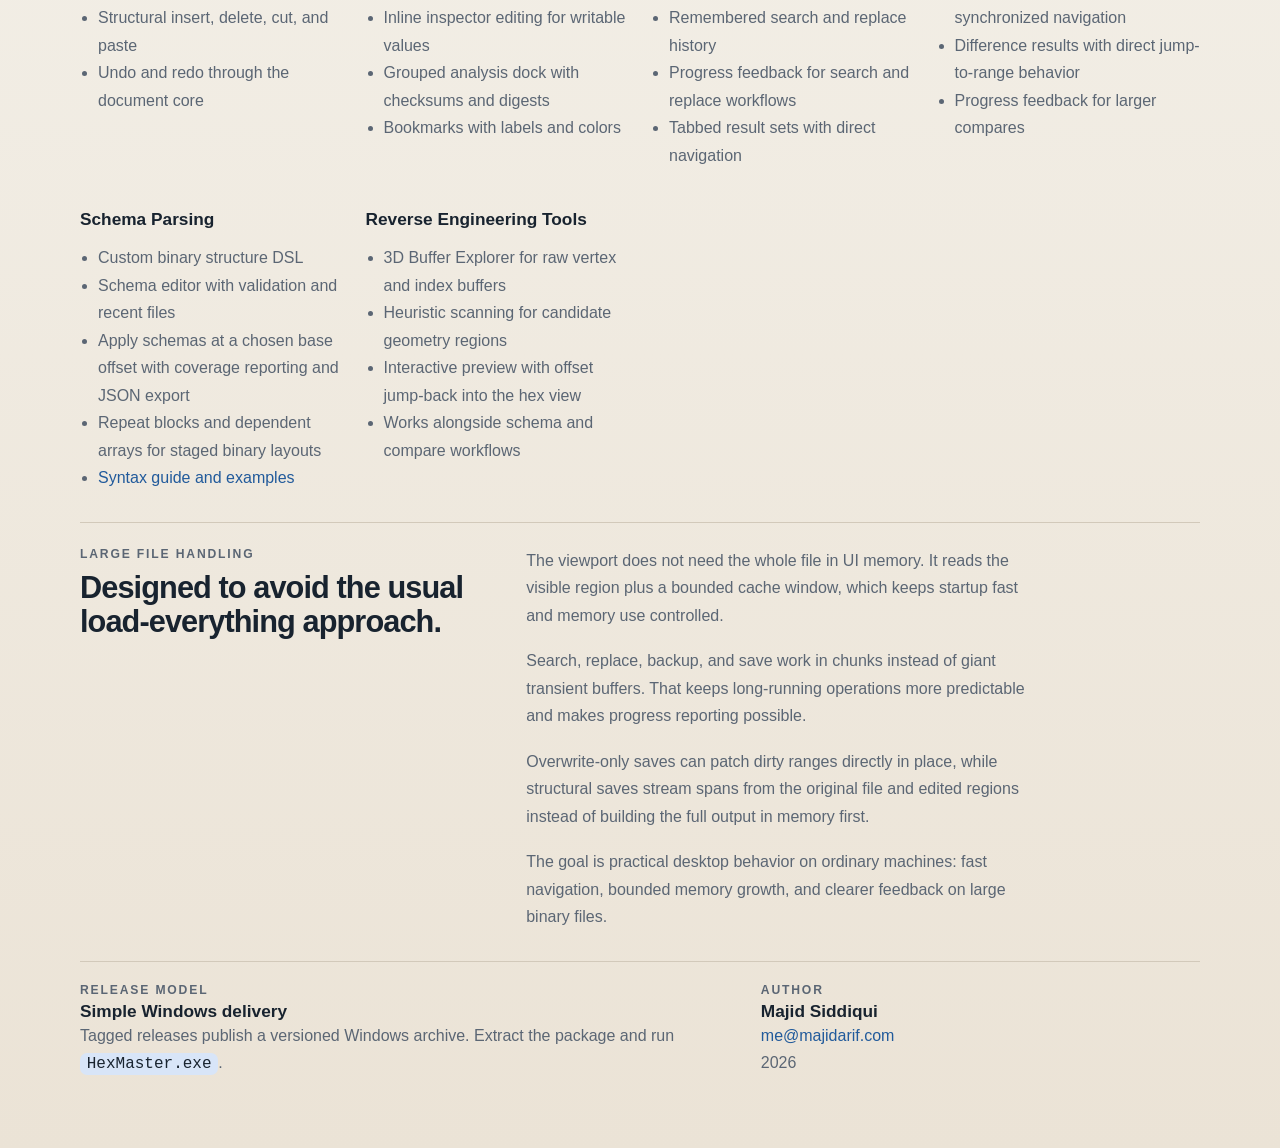
==== commit 1a38c824: "expand schema DSL and improve 3D explorer" ====
--- a/docs/index.html
+++ b/docs/index.html
@@ -4,7 +4,7 @@
     <meta charset="utf-8">
     <meta name="viewport" content="width=device-width, initial-scale=1">
     <title>Hex Master</title>
-    <meta name="description" content="Hex Master is a Windows-first hex editor for inspecting, searching, and editing binary files, including large multi-GB data sets.">
+    <meta name="description" content="Hex Master is a Windows-first hex editor for inspecting, searching, editing, comparing, and reverse-engineering binary files, including large multi-GB data sets.">
     <link rel="stylesheet" href="site.css">
 </head>
 <body>
@@ -120,8 +120,18 @@
                         <ul>
                             <li>Custom binary structure DSL</li>
                             <li>Schema editor with validation and recent files</li>
-                            <li>Apply schemas at a chosen base offset with coverage reporting</li>
+                            <li>Apply schemas at a chosen base offset with coverage reporting and JSON export</li>
+                            <li>Repeat blocks and dependent arrays for staged binary layouts</li>
                             <li><a href="schema-guide.html">Syntax guide and examples</a></li>
+                        </ul>
+                    </section>
+                    <section>
+                        <h3>Reverse Engineering Tools</h3>
+                        <ul>
+                            <li>3D Buffer Explorer for raw vertex and index buffers</li>
+                            <li>Heuristic scanning for candidate geometry regions</li>
+                            <li>Interactive preview with offset jump-back into the hex view</li>
+                            <li>Works alongside schema and compare workflows</li>
                         </ul>
                     </section>
                 </div>
@@ -141,6 +151,10 @@
                     <p>
                         Search, replace, backup, and save work in chunks instead of giant transient buffers.
                         That keeps long-running operations more predictable and makes progress reporting possible.
+                    </p>
+                    <p>
+                        Overwrite-only saves can patch dirty ranges directly in place, while structural saves stream
+                        spans from the original file and edited regions instead of building the full output in memory first.
                     </p>
                     <p>
                         The goal is practical desktop behavior on ordinary machines:
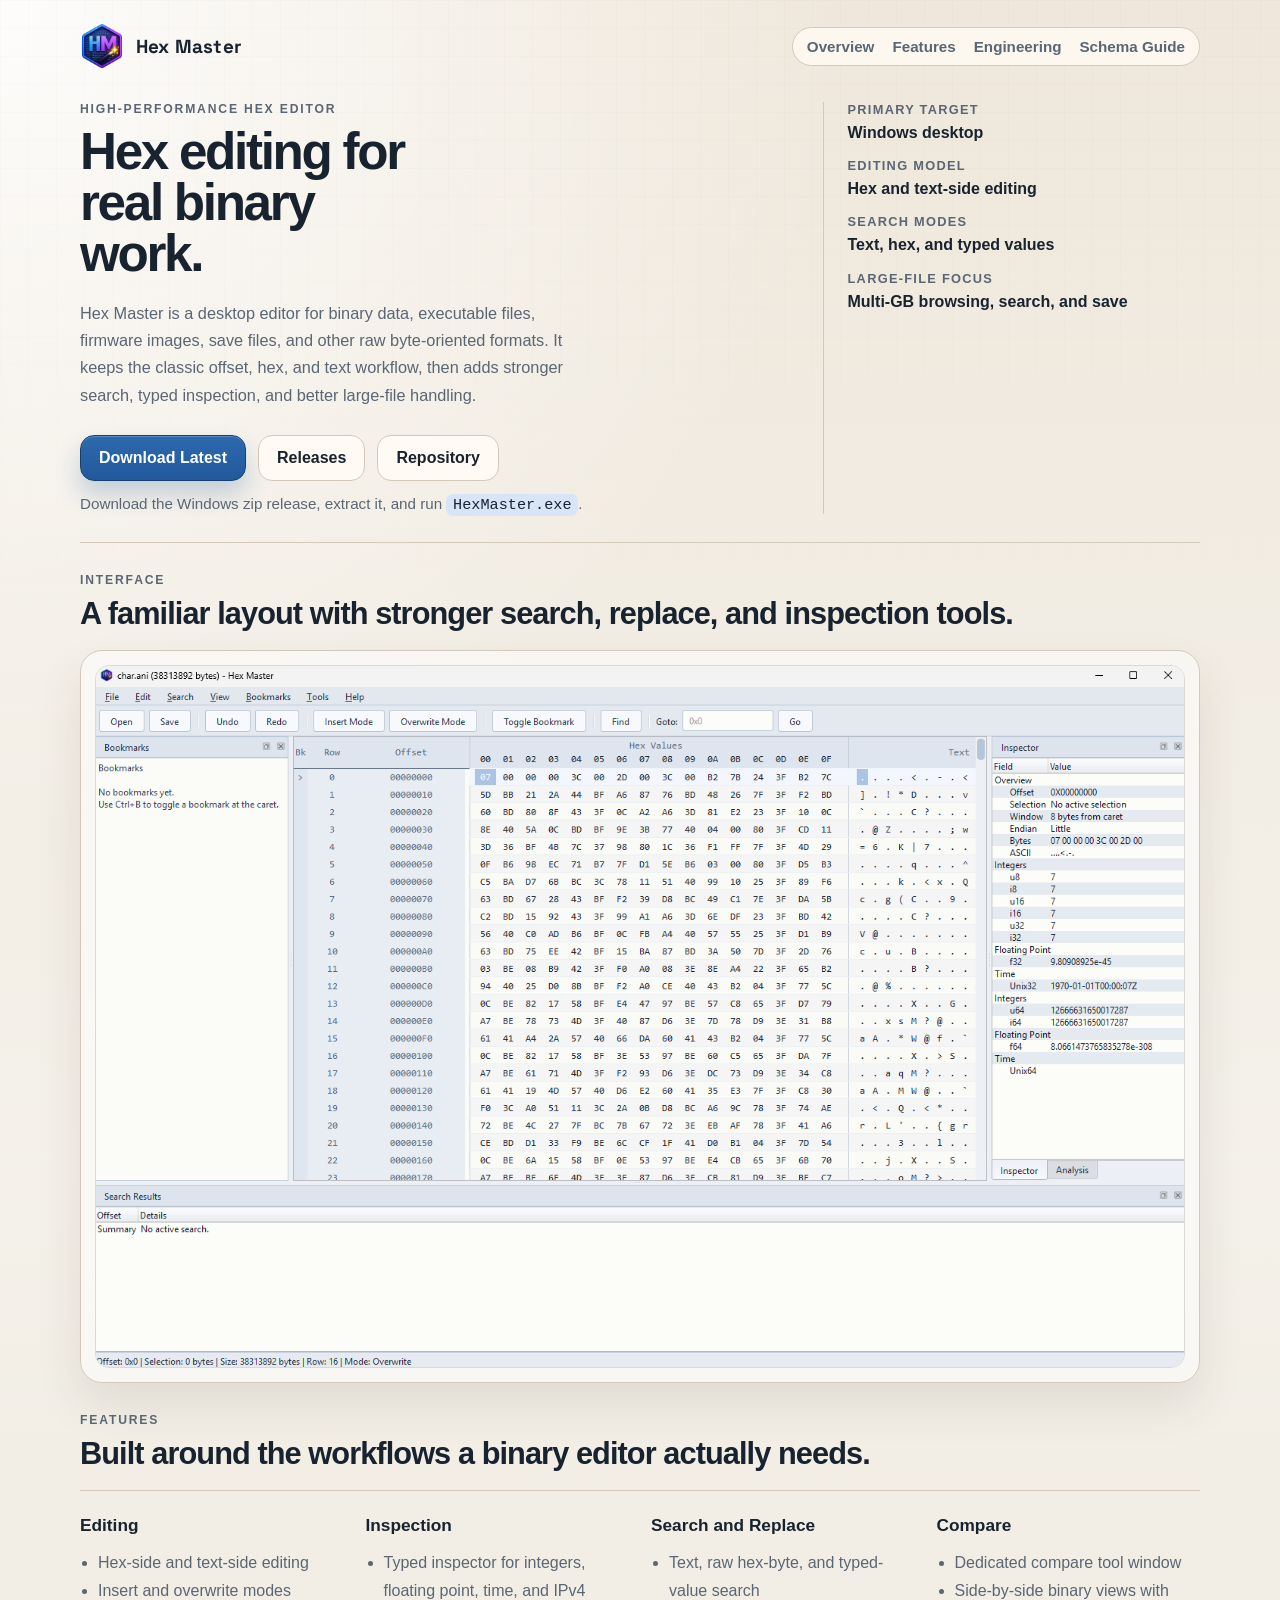
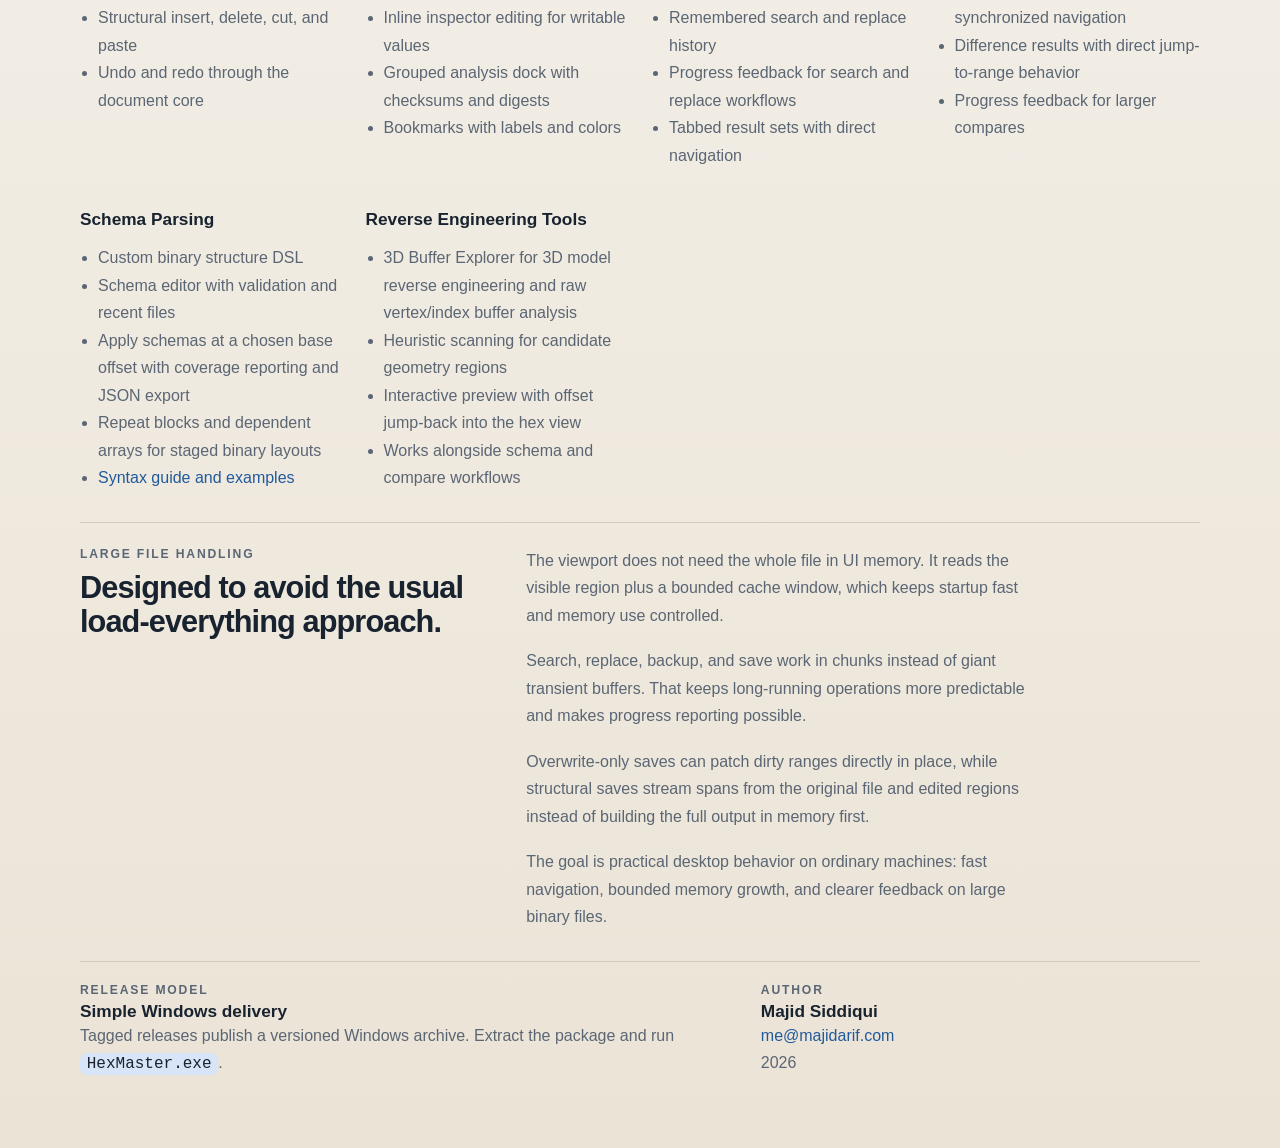
==== commit 6d5d811b: "prepare v1.2.0 release" ====
--- a/docs/index.html
+++ b/docs/index.html
@@ -4,7 +4,7 @@
     <meta charset="utf-8">
     <meta name="viewport" content="width=device-width, initial-scale=1">
     <title>Hex Master</title>
-    <meta name="description" content="Hex Master is a Windows-first hex editor for inspecting, searching, editing, comparing, and reverse-engineering binary files, including large multi-GB data sets.">
+    <meta name="description" content="Hex Master is a hex editor for inspecting, searching, editing, comparing, and reverse-engineering binary files, including large multi-GB data sets and 3D model reverse engineering workflows.">
     <link rel="stylesheet" href="site.css">
 </head>
 <body>
@@ -128,7 +128,7 @@
                     <section>
                         <h3>Reverse Engineering Tools</h3>
                         <ul>
-                            <li>3D Buffer Explorer for raw vertex and index buffers</li>
+                            <li>3D Buffer Explorer for 3D model reverse engineering and raw vertex/index buffer analysis</li>
                             <li>Heuristic scanning for candidate geometry regions</li>
                             <li>Interactive preview with offset jump-back into the hex view</li>
                             <li>Works alongside schema and compare workflows</li>
